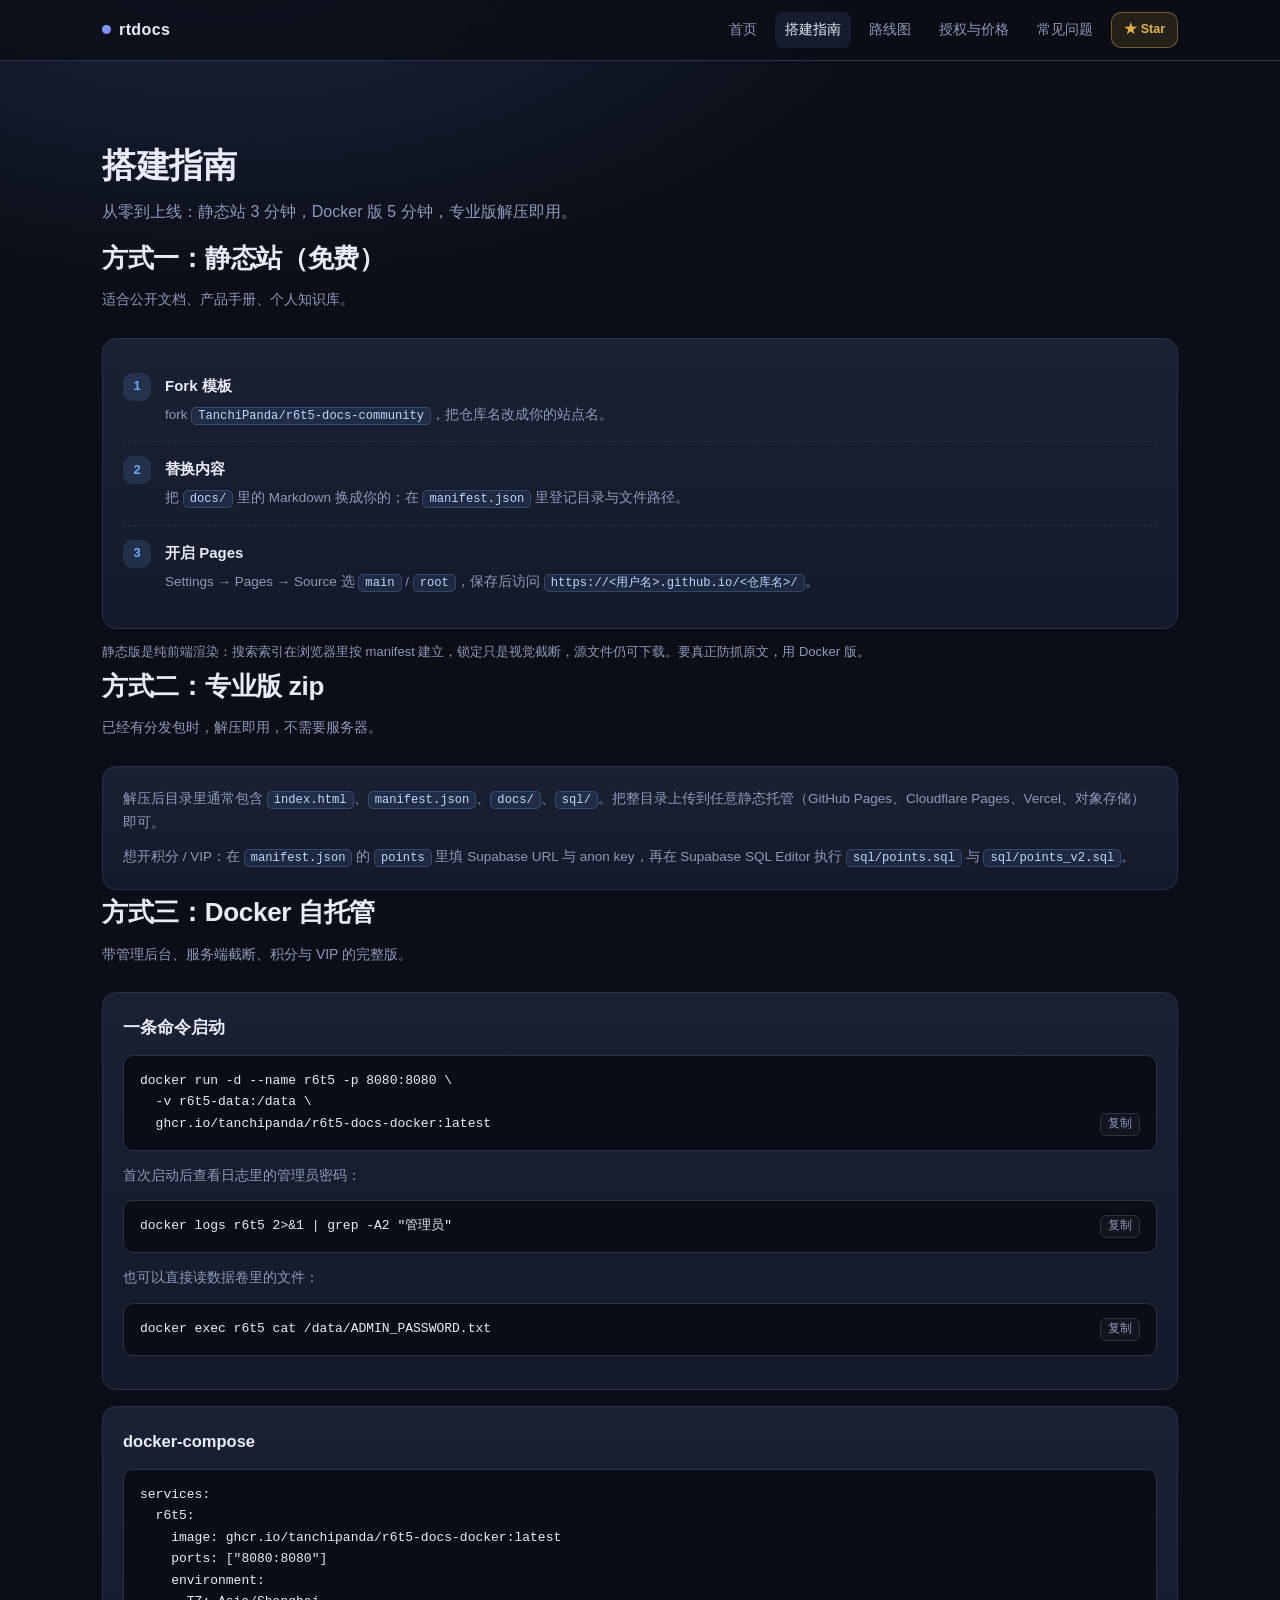
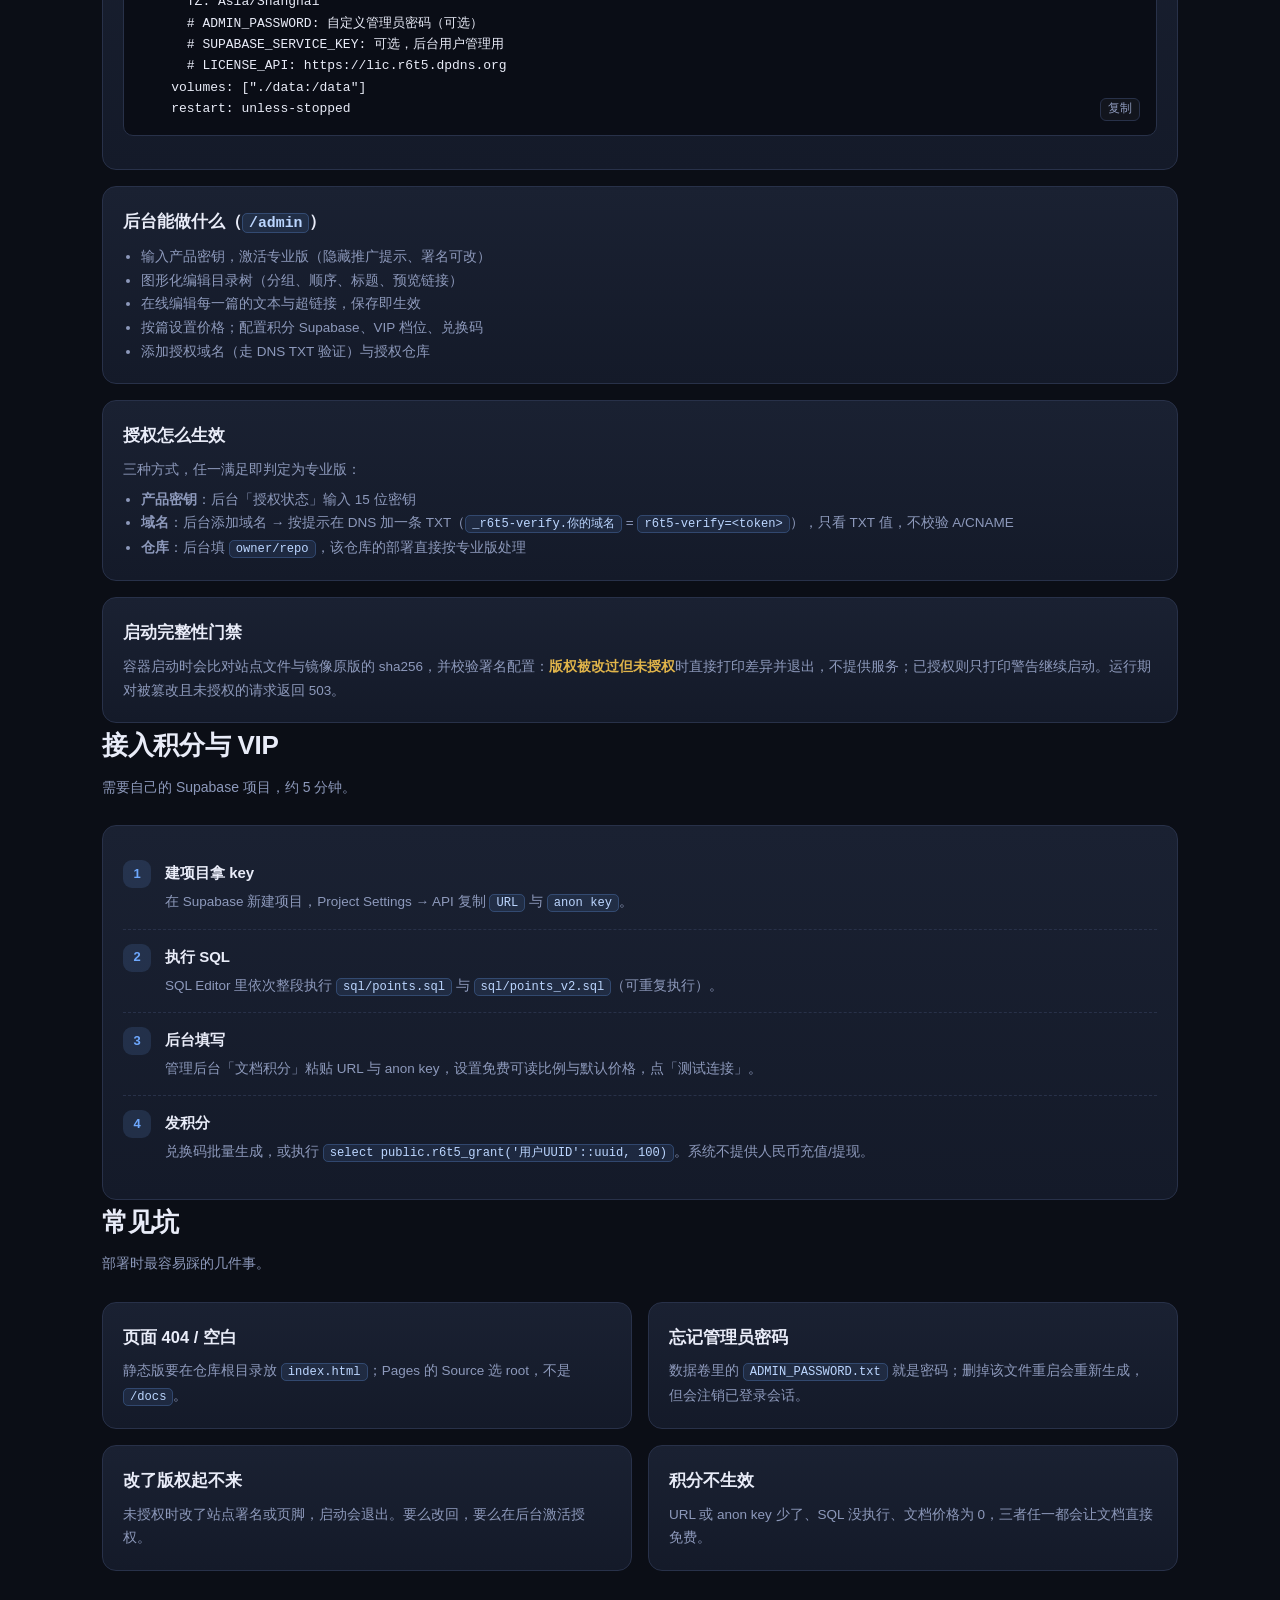
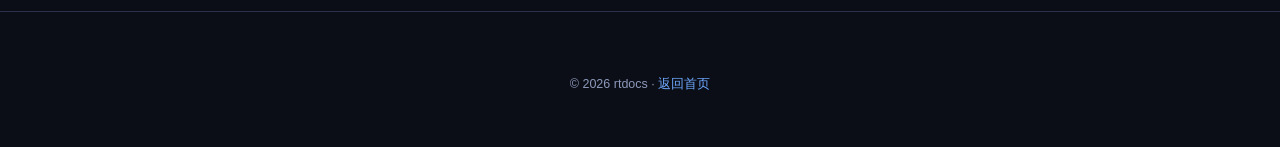
==== guide.html @ aa40203c "feat: 项目官网首版 - 首页：定位、实时数字、三形态、特性、Star 墙、三分钟上手 - 内容页：搭建指南、路线图、授权与价格、常见问题 - data/repos.json + stats wo" ====
<!DOCTYPE html>
<html lang="zh-CN">
<head>
<meta charset="UTF-8">
<meta name="viewport" content="width=device-width, initial-scale=1.0">
<title>搭建指南 · rtdocs</title>
<meta name="description" content="rtdocs 三种部署方式：GitHub Pages 静态站、专业版 zip 分发包、Docker 自托管，含授权、Supabase 积分与常见坑。">
<link rel="stylesheet" href="assets/style.css">
</head>
<body>
<nav class="nav"><div class="nav-inner">
  <a class="brand" href="index.html"><span class="dot"></span>rtdocs</a>
  <a class="navlink" href="index.html">首页</a>
  <a class="navlink" href="guide.html">搭建指南</a>
  <a class="navlink" href="roadmap.html">路线图</a>
  <a class="navlink" href="pricing.html">授权与价格</a>
  <a class="navlink" href="faq.html">常见问题</a>
  <a class="btn sm gold" href="https://github.com/TanchiPanda/r6t5-docs-community" target="_blank" rel="noopener">★ Star</a>
</div></nav>

<header class="wrap hero" style="padding:64px 22px 10px;text-align:left">
  <h1 style="font-size:34px">搭建指南</h1>
  <p class="lede" style="margin:0">从零到上线：静态站 3 分钟，Docker 版 5 分钟，专业版解压即用。</p>
</header>

<section class="wrap">
  <div class="sec-head"><h2>方式一：静态站（免费）</h2><p>适合公开文档、产品手册、个人知识库。</p></div>
  <div class="card steps">
    <div class="step"><div class="n">1</div><div><h4>Fork 模板</h4><p>fork <code>TanchiPanda/r6t5-docs-community</code>，把仓库名改成你的站点名。</p></div></div>
    <div class="step"><div class="n">2</div><div><h4>替换内容</h4><p>把 <code>docs/</code> 里的 Markdown 换成你的；在 <code>manifest.json</code> 里登记目录与文件路径。</p></div></div>
    <div class="step"><div class="n">3</div><div><h4>开启 Pages</h4><p>Settings → Pages → Source 选 <code>main</code> / <code>root</code>，保存后访问 <code>https://&lt;用户名&gt;.github.io/&lt;仓库名&gt;/</code>。</p></div></div>
  </div>
  <div class="note" style="color:var(--muted);font-size:13px;margin-top:12px">静态版是纯前端渲染：搜索索引在浏览器里按 manifest 建立，锁定只是视觉截断，源文件仍可下载。要真正防抓原文，用 Docker 版。</div>
</section>

<section class="wrap" id="zip">
  <div class="sec-head"><h2>方式二：专业版 zip</h2><p>已经有分发包时，解压即用，不需要服务器。</p></div>
  <div class="card">
    <p style="color:var(--muted);margin:0 0 10px;font-size:13.5px">解压后目录里通常包含 <code>index.html</code>、<code>manifest.json</code>、<code>docs/</code>、<code>sql/</code>。把整目录上传到任意静态托管（GitHub Pages、Cloudflare Pages、Vercel、对象存储）即可。</p>
    <p style="color:var(--muted);margin:0;font-size:13.5px">想开积分 / VIP：在 <code>manifest.json</code> 的 <code>points</code> 里填 Supabase URL 与 anon key，再在 Supabase SQL Editor 执行 <code>sql/points.sql</code> 与 <code>sql/points_v2.sql</code>。</p>
  </div>
</section>

<section class="wrap" id="docker">
  <div class="sec-head"><h2>方式三：Docker 自托管</h2><p>带管理后台、服务端截断、积分与 VIP 的完整版。</p></div>
  <div class="card">
    <h3>一条命令启动</h3>
<pre>docker run -d --name r6t5 -p 8080:8080 \
  -v r6t5-data:/data \
  ghcr.io/tanchipanda/r6t5-docs-docker:latest<span class="cp" data-copy="docker run -d --name r6t5 -p 8080:8080 -v r6t5-data:/data ghcr.io/tanchipanda/r6t5-docs-docker:latest">复制</span></pre>
    <p style="color:var(--muted);font-size:13.5px;margin:12px 0 0">首次启动后查看日志里的管理员密码：</p>
<pre>docker logs r6t5 2>&1 | grep -A2 "管理员"<span class="cp" data-copy='docker logs r6t5 2>&1 | grep -A2 "管理员"'>复制</span></pre>
    <p style="color:var(--muted);font-size:13.5px;margin:12px 0 0">也可以直接读数据卷里的文件：</p>
<pre>docker exec r6t5 cat /data/ADMIN_PASSWORD.txt<span class="cp" data-copy="docker exec r6t5 cat /data/ADMIN_PASSWORD.txt">复制</span></pre>
  </div>

  <div class="card" style="margin-top:16px">
    <h3>docker-compose</h3>
<pre>services:
  r6t5:
    image: ghcr.io/tanchipanda/r6t5-docs-docker:latest
    ports: ["8080:8080"]
    environment:
      TZ: Asia/Shanghai
      # ADMIN_PASSWORD: 自定义管理员密码（可选）
      # SUPABASE_SERVICE_KEY: 可选，后台用户管理用
      # LICENSE_API: https://lic.r6t5.dpdns.org
    volumes: ["./data:/data"]
    restart: unless-stopped<span class="cp" data-copy="services:
  r6t5:
    image: ghcr.io/tanchipanda/r6t5-docs-docker:latest
    ports: ['8080:8080']
    volumes: ['./data:/data']
    restart: unless-stopped">复制</span></pre>
  </div>

  <div class="card" style="margin-top:16px">
    <h3>后台能做什么（<code>/admin</code>）</h3>
    <ul style="color:var(--muted);font-size:13.5px;padding-left:18px;margin:8px 0 0">
      <li>输入产品密钥，激活专业版（隐藏推广提示、署名可改）</li>
      <li>图形化编辑目录树（分组、顺序、标题、预览链接）</li>
      <li>在线编辑每一篇的文本与超链接，保存即生效</li>
      <li>按篇设置价格；配置积分 Supabase、VIP 档位、兑换码</li>
      <li>添加授权域名（走 DNS TXT 验证）与授权仓库</li>
    </ul>
  </div>

  <div class="card" style="margin-top:16px">
    <h3>授权怎么生效</h3>
    <p style="color:var(--muted);font-size:13.5px;margin:8px 0 0">三种方式，任一满足即判定为专业版：</p>
    <ul style="color:var(--muted);font-size:13.5px;padding-left:18px;margin:6px 0 0">
      <li><b>产品密钥</b>：后台「授权状态」输入 15 位密钥</li>
      <li><b>域名</b>：后台添加域名 → 按提示在 DNS 加一条 TXT（<code>_r6t5-verify.你的域名</code> = <code>r6t5-verify=&lt;token&gt;</code>），只看 TXT 值，不校验 A/CNAME</li>
      <li><b>仓库</b>：后台填 <code>owner/repo</code>，该仓库的部署直接按专业版处理</li>
    </ul>
  </div>

  <div class="card" style="margin-top:16px">
    <h3>启动完整性门禁</h3>
    <p style="color:var(--muted);font-size:13.5px;margin:8px 0 0">容器启动时会比对站点文件与镜像原版的 sha256，并校验署名配置：<b style="color:var(--gold)">版权被改过但未授权</b>时直接打印差异并退出，不提供服务；已授权则只打印警告继续启动。运行期对被篡改且未授权的请求返回 503。</p>
  </div>
</section>

<section class="wrap" id="points">
  <div class="sec-head"><h2>接入积分与 VIP</h2><p>需要自己的 Supabase 项目，约 5 分钟。</p></div>
  <div class="card steps">
    <div class="step"><div class="n">1</div><div><h4>建项目拿 key</h4><p>在 Supabase 新建项目，Project Settings → API 复制 <code>URL</code> 与 <code>anon key</code>。</p></div></div>
    <div class="step"><div class="n">2</div><div><h4>执行 SQL</h4><p>SQL Editor 里依次整段执行 <code>sql/points.sql</code> 与 <code>sql/points_v2.sql</code>（可重复执行）。</p></div></div>
    <div class="step"><div class="n">3</div><div><h4>后台填写</h4><p>管理后台「文档积分」粘贴 URL 与 anon key，设置免费可读比例与默认价格，点「测试连接」。</p></div></div>
    <div class="step"><div class="n">4</div><div><h4>发积分</h4><p>兑换码批量生成，或执行 <code>select public.r6t5_grant('用户UUID'::uuid, 100)</code>。系统不提供人民币充值/提现。</p></div></div>
  </div>
</section>

<section class="wrap">
  <div class="sec-head"><h2>常见坑</h2><p>部署时最容易踩的几件事。</p></div>
  <div class="grid g2">
    <div class="card"><h3>页面 404 / 空白</h3><p>静态版要在仓库根目录放 <code>index.html</code>；Pages 的 Source 选 root，不是 <code>/docs</code>。</p></div>
    <div class="card"><h3>忘记管理员密码</h3><p>数据卷里的 <code>ADMIN_PASSWORD.txt</code> 就是密码；删掉该文件重启会重新生成，但会注销已登录会话。</p></div>
    <div class="card"><h3>改了版权起不来</h3><p>未授权时改了站点署名或页脚，启动会退出。要么改回，要么在后台激活授权。</p></div>
    <div class="card"><h3>积分不生效</h3><p>URL 或 anon key 少了、SQL 没执行、文档价格为 0，三者任一都会让文档直接免费。</p></div>
  </div>
</section>

<footer><div class="wrap"><div class="copy">© 2026 rtdocs · <a href="index.html">返回首页</a></div></div></footer>
<script src="assets/site.js"></script>
</body>
</html>
---- assets/style.css ----
:root{
  --bg:#0b0e16; --bg-soft:#10141f; --panel:#141a29; --panel-2:#1a2132;
  --line:#283149; --text:#e9ecf8; --muted:#8d99bb; --accent:#6ea8fe; --accent-2:#8b7cf6;
  --gold:#e0b44a; --green:#4ade80; --radius:14px;
}
*{box-sizing:border-box}
html{scroll-behavior:smooth}
body{
  margin:0;background:radial-gradient(1200px 620px at 18% -8%,#1c2743 0%,var(--bg) 58%) fixed,var(--bg);
  color:var(--text);font-family:-apple-system,BlinkMacSystemFont,"PingFang SC","Microsoft YaHei",sans-serif;
  line-height:1.75;-webkit-font-smoothing:antialiased;
}
a{color:var(--accent);text-decoration:none}
a:hover{text-decoration:underline}
code{background:rgba(110,168,254,.1);border:1px solid rgba(110,168,254,.24);border-radius:5px;padding:1px 6px;font-size:.9em;color:#bcd6ff}
.wrap{max-width:1120px;margin:0 auto;padding:0 22px}
/* nav */
.nav{position:sticky;top:0;z-index:50;backdrop-filter:blur(14px);background:rgba(11,14,22,.82);border-bottom:1px solid var(--line)}
.nav-inner{max-width:1120px;margin:0 auto;padding:12px 22px;display:flex;align-items:center;gap:8px}
.brand{font-weight:700;letter-spacing:.4px;color:var(--text);display:flex;align-items:center;gap:8px;margin-right:auto}
.brand .dot{width:9px;height:9px;border-radius:50%;background:linear-gradient(135deg,var(--accent),var(--accent-2))}
.nav a.navlink{color:var(--muted);font-size:13.5px;padding:6px 10px;border-radius:8px}
.nav a.navlink:hover,.nav a.navlink.active{color:var(--text);background:rgba(110,168,254,.1);text-decoration:none}
.nav .ghbtn{margin-left:8px}
/* buttons */
.btn{display:inline-flex;align-items:center;gap:8px;padding:10px 18px;border-radius:10px;font-size:14px;font-weight:600;border:1px solid var(--line);color:var(--text);background:var(--panel-2);text-decoration:none;cursor:pointer}
.btn:hover{text-decoration:none;border-color:#3a466a}
.btn.primary{background:linear-gradient(135deg,#4f8cff,#7b6cf6);border:none;color:#fff;box-shadow:0 8px 24px rgba(79,140,255,.26)}
.btn.gold{background:rgba(224,180,74,.12);border-color:rgba(224,180,74,.4);color:var(--gold)}
.btn.sm{padding:6px 12px;font-size:12.5px}
/* hero */
.hero{padding:84px 0 26px;text-align:center}
.pill{display:inline-flex;align-items:center;gap:8px;font-size:12.5px;color:var(--muted);border:1px solid var(--line);border-radius:999px;padding:5px 12px;background:rgba(255,255,255,.02)}
.pill .live{width:6px;height:6px;border-radius:50%;background:var(--green)}
h1{font-size:46px;line-height:1.2;margin:20px 0 12px;letter-spacing:-.5px}
h1 .grad{background:linear-gradient(120deg,#8db6ff,#a58bff 60%,#ffd27a);-webkit-background-clip:text;background-clip:text;color:transparent}
.lede{color:var(--muted);font-size:16px;max-width:720px;margin:0 auto}
.cta{display:flex;gap:12px;justify-content:center;margin:26px 0 8px;flex-wrap:wrap}
/* stats */
.stats{display:grid;grid-template-columns:repeat(4,1fr);gap:14px;margin:38px 0 8px}
.stat{background:linear-gradient(180deg,var(--panel-2),var(--panel));border:1px solid var(--line);border-radius:var(--radius);padding:16px;text-align:center}
.stat b{display:block;font-size:26px;font-weight:700;letter-spacing:-.5px}
.stat span{font-size:12.5px;color:var(--muted)}
/* sections */
section{padding:54px 0}
.sec-head{margin-bottom:26px}
.sec-head h2{font-size:26px;margin:0 0 6px;letter-spacing:-.3px}
.sec-head p{color:var(--muted);margin:0;font-size:14px}
.grid{display:grid;gap:16px}
.g2{grid-template-columns:repeat(2,1fr)}
.g3{grid-template-columns:repeat(3,1fr)}
.g4{grid-template-columns:repeat(4,1fr)}
.card{background:linear-gradient(180deg,var(--panel-2),var(--panel));border:1px solid var(--line);border-radius:var(--radius);padding:20px}
.card h3{margin:0 0 8px;font-size:16.5px}
.card p{color:var(--muted);font-size:13.5px;margin:0}
.badge{display:inline-block;font-size:11.5px;padding:2px 8px;border-radius:999px;border:1px solid var(--line);color:var(--muted)}
.badge.pro{color:var(--gold);border-color:rgba(224,180,74,.45);background:rgba(224,180,74,.1)}
.badge.free{color:var(--green);border-color:rgba(74,222,128,.35);background:rgba(74,222,128,.08)}
/* editions */
.edition{display:flex;flex-direction:column;gap:10px}
.edition .top{display:flex;justify-content:space-between;align-items:center;gap:8px}
.edition ul{margin:4px 0 0;padding-left:18px;color:var(--muted);font-size:13.5px}
.edition li{margin:4px 0}
/* star wall */
.starwrap{display:flex;align-items:center;gap:26px;flex-wrap:wrap;justify-content:space-between}
.avatars{display:flex;flex-wrap:wrap;gap:9px;max-width:660px}
.av{width:40px;height:40px;border-radius:50%;border:1px solid var(--line);background:linear-gradient(135deg,#33406b,#46527d);display:flex;align-items:center;justify-content:center;font-size:13px;color:#b9c4e2;overflow:hidden;position:relative}
.av img{width:100%;height:100%;object-fit:cover;display:block}
.av.more{font-size:12.5px;color:var(--muted)}
.av:hover{transform:translateY(-2px);box-shadow:0 6px 18px rgba(0,0,0,.35)}
/* steps */
.steps{counter-reset:s}
.step{display:flex;gap:14px;align-items:flex-start;padding:14px 0;border-bottom:1px dashed var(--line)}
.step:last-child{border-bottom:none}
.step .n{flex:0 0 28px;height:28px;border-radius:9px;background:rgba(110,168,254,.14);color:var(--accent);font-weight:700;font-size:13px;display:flex;align-items:center;justify-content:center}
.step h4{margin:0 0 4px;font-size:15px}
.step p{margin:0;color:var(--muted);font-size:13.5px}
pre{background:#0a0d16;border:1px solid var(--line);border-radius:10px;padding:14px 16px;overflow:auto;font-size:13px;line-height:1.65}
pre .cp{float:right;font-size:11.5px;color:var(--muted);border:1px solid var(--line);border-radius:6px;padding:1px 7px;cursor:pointer;background:rgba(255,255,255,.03)}
/* timeline */
.tl{position:relative;padding-left:24px}
.tl::before{content:"";position:absolute;left:8px;top:6px;bottom:6px;width:2px;background:var(--line)}
.tli{position:relative;padding-bottom:22px}
.tli::before{content:"";position:absolute;left:-22px;top:6px;width:11px;height:11px;border-radius:50%;background:var(--accent);box-shadow:0 0 0 3px rgba(110,168,254,.15)}
.tli.done::before{background:var(--green);box-shadow:0 0 0 3px rgba(74,222,128,.16)}
.tli.plan::before{background:var(--muted);box-shadow:0 0 0 3px rgba(141,153,187,.14)}
.tli h4{margin:0 0 4px;font-size:15px}
.tli p{margin:0;color:var(--muted);font-size:13.5px}
/* table */
table{width:100%;border-collapse:collapse;font-size:13.5px}
th,td{border:1px solid var(--line);padding:11px 14px;text-align:left}
th{background:rgba(255,255,255,.03);color:var(--muted);font-weight:600}
td.y{color:var(--green)}
td.n{color:#6b7694}
/* faq */
details{background:var(--panel);border:1px solid var(--line);border-radius:12px;padding:14px 18px;margin-bottom:10px}
details[open]{border-color:#3a466a}
summary{cursor:pointer;font-weight:600;font-size:14.5px}
details p{color:var(--muted);font-size:13.5px;margin:10px 0 0}
footer{border-top:1px solid var(--line);margin-top:40px;padding:34px 0 60px;color:var(--muted);font-size:13px}
.foot-grid{display:grid;grid-template-columns:1.4fr 1fr 1fr 1fr;gap:22px}
.foot-grid h5{color:var(--text);font-size:13.5px;margin:0 0 8px}
.foot-grid a{display:block;color:var(--muted);font-size:13px;padding:3px 0}
.copy{text-align:center;margin-top:28px;font-size:12.5px}
@media (max-width:920px){
  h1{font-size:32px}
  .stats{grid-template-columns:repeat(2,1fr)}
  .g2,.g3,.g4{grid-template-columns:1fr}
  .foot-grid{grid-template-columns:1fr 1fr}
  .nav a.navlink:nth-child(n+3){display:none}
}
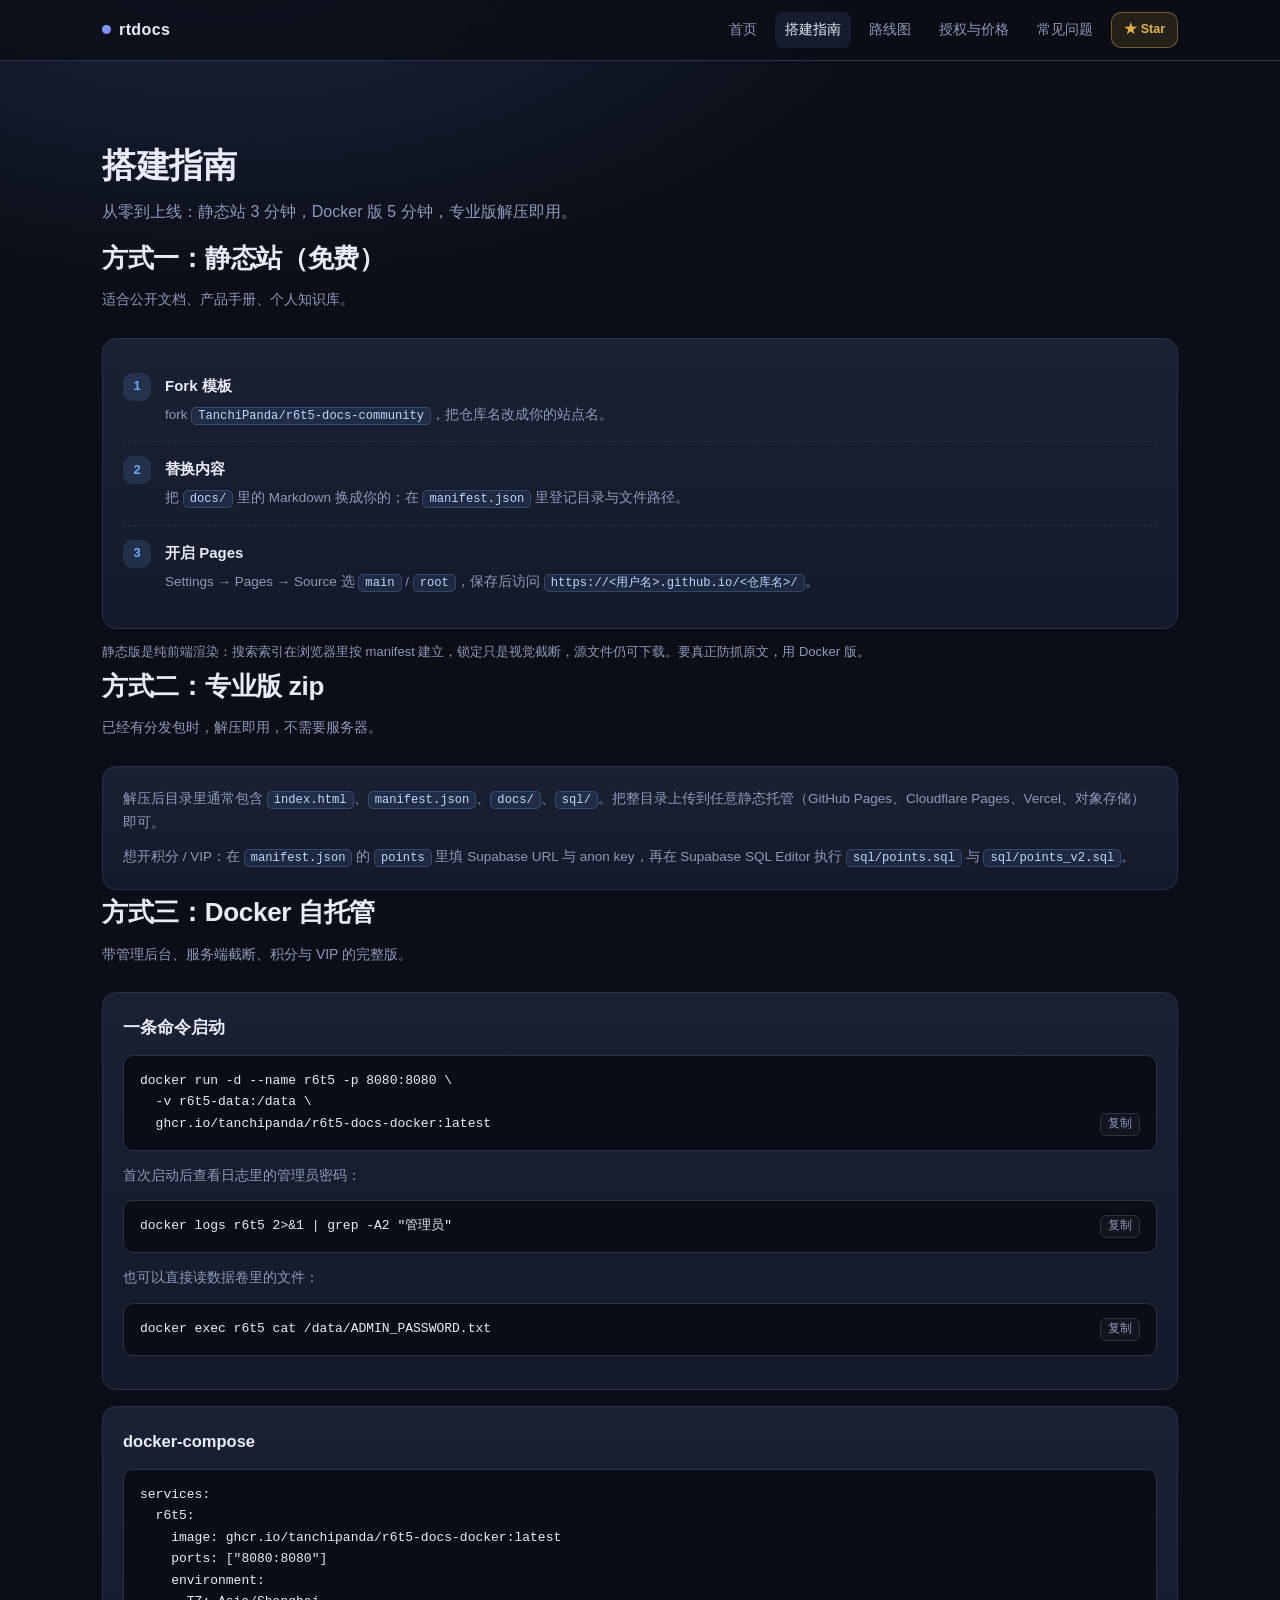
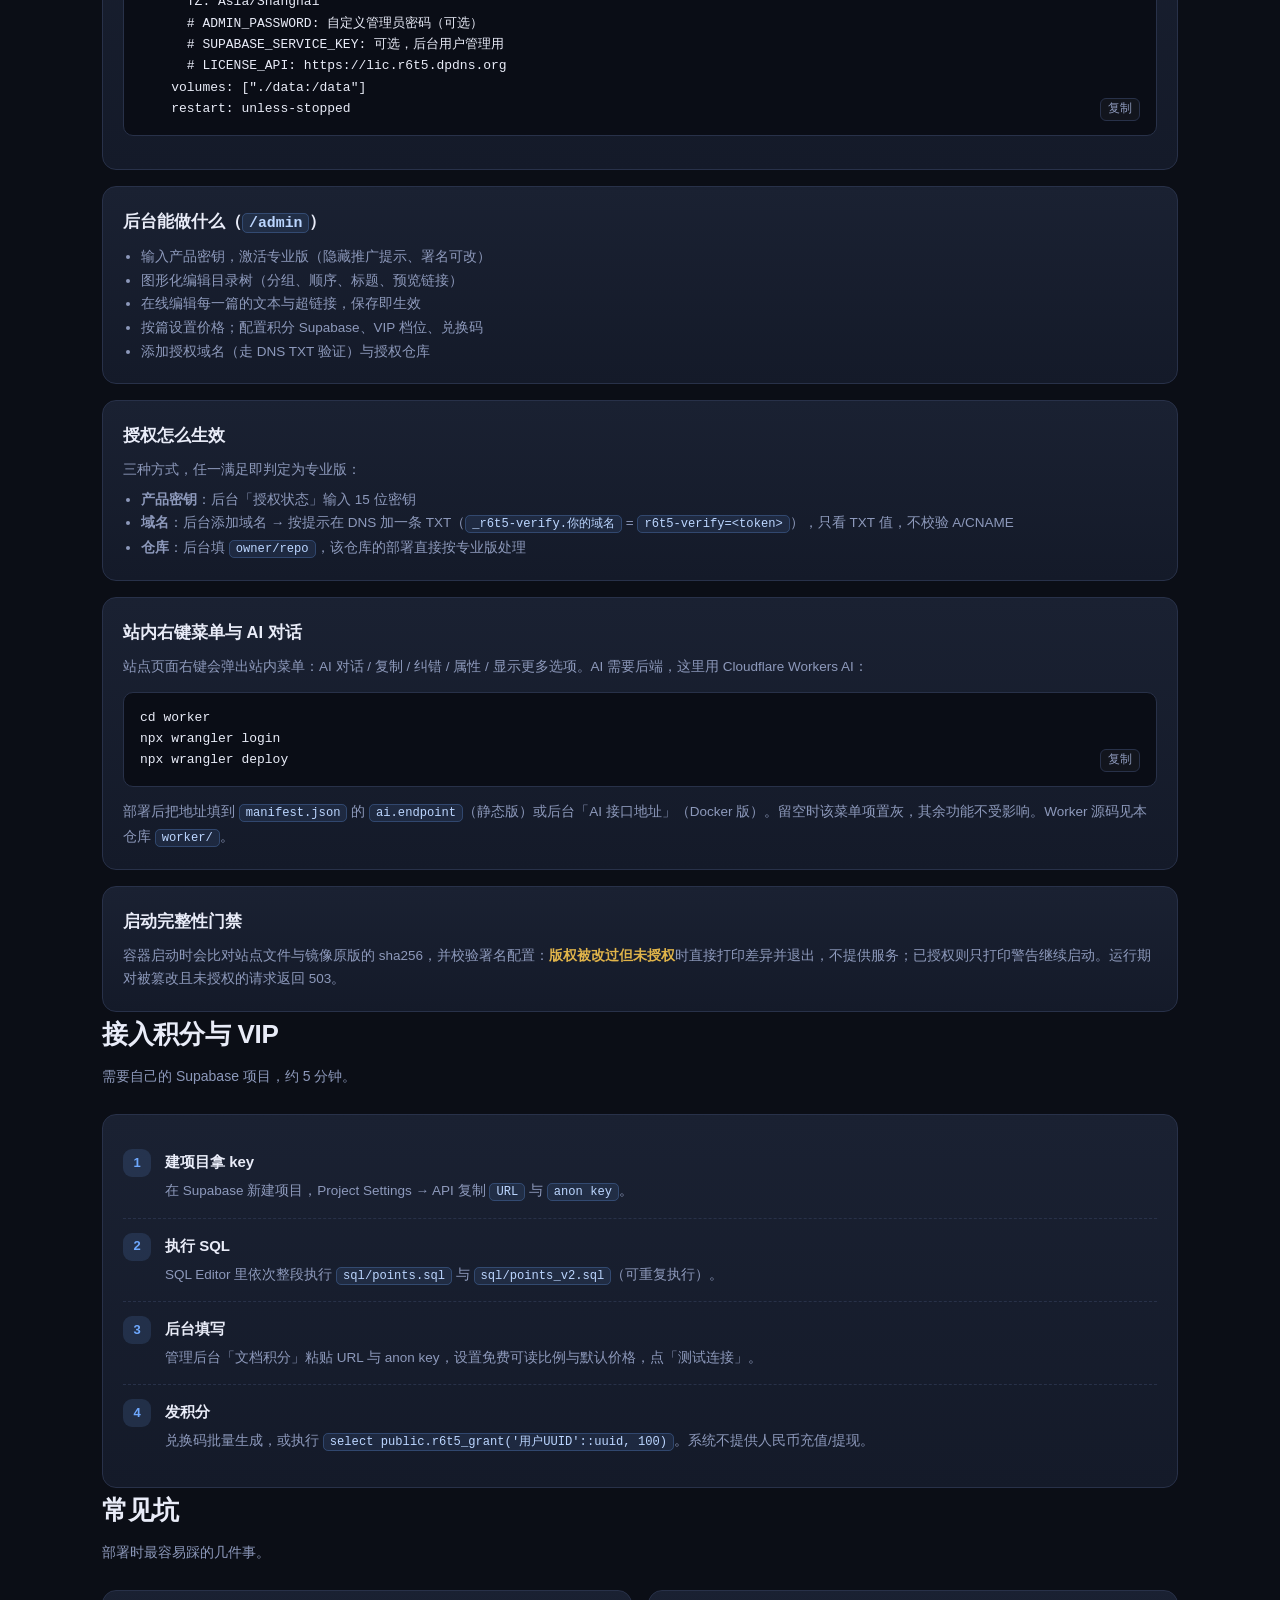
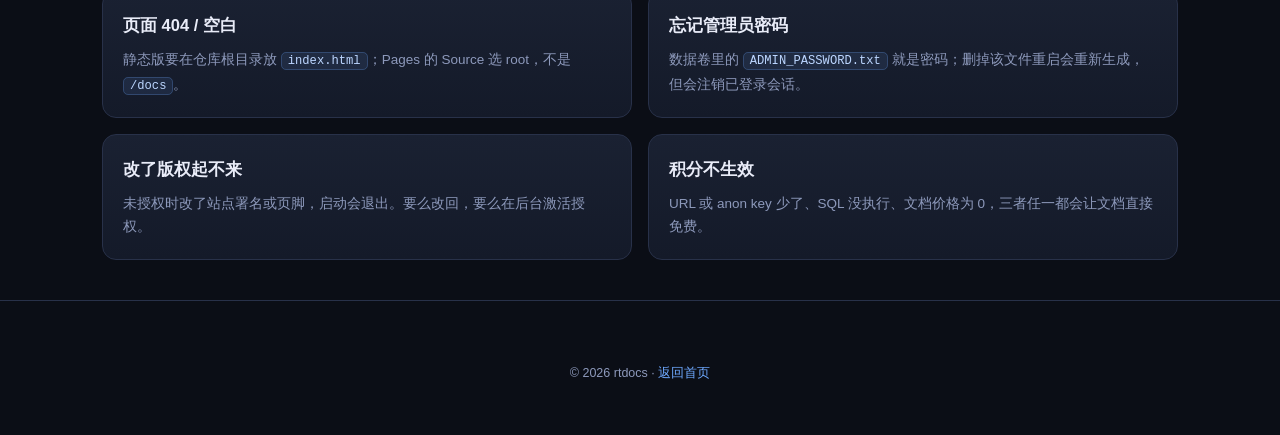
==== commit b598010f: "feat: 新增 Workers AI 代理与右键菜单说明 - worker/ai-proxy.js + wrangler.toml：@cf/meta/llama-3.1-8b-instruct - " ====
--- a/guide.html
+++ b/guide.html
@@ -95,6 +95,16 @@
     </ul>
   </div>
 
+      <div class="card" style="margin-top:16px">
+        <h3>站内右键菜单与 AI 对话</h3>
+        <p style="color:var(--muted);font-size:13.5px;margin:8px 0 0">站点页面右键会弹出站内菜单：AI 对话 / 复制 / 纠错 / 属性 / 显示更多选项。AI 需要后端，这里用 Cloudflare Workers AI：</p>
+        <pre>cd worker
+npx wrangler login
+npx wrangler deploy<span class="cp" data-copy="cd worker
+npx wrangler login
+npx wrangler deploy">复制</span></pre>
+        <p style="color:var(--muted);font-size:13.5px;margin:8px 0 0">部署后把地址填到 <code>manifest.json</code> 的 <code>ai.endpoint</code>（静态版）或后台「AI 接口地址」（Docker 版）。留空时该菜单项置灰，其余功能不受影响。Worker 源码见本仓库 <code>worker/</code>。</p>
+      </div>
   <div class="card" style="margin-top:16px">
     <h3>启动完整性门禁</h3>
     <p style="color:var(--muted);font-size:13.5px;margin:8px 0 0">容器启动时会比对站点文件与镜像原版的 sha256，并校验署名配置：<b style="color:var(--gold)">版权被改过但未授权</b>时直接打印差异并退出，不提供服务；已授权则只打印警告继续启动。运行期对被篡改且未授权的请求返回 503。</p>
--- a/assets/style.css
+++ b/assets/style.css
@@ -97,6 +97,14 @@
 details[open]{border-color:#3a466a}
 summary{cursor:pointer;font-weight:600;font-size:14.5px}
 details p{color:var(--muted);font-size:13.5px;margin:10px 0 0}
+/* poll */
+.poll-row{margin:10px 0}
+.poll-head{display:flex;justify-content:space-between;font-size:13.5px;margin-bottom:5px}
+.poll-head b{font-weight:600}
+.poll-head span{color:var(--muted);font-variant-numeric:tabular-nums}
+.poll-bar{height:8px;border-radius:6px;background:rgba(255,255,255,.06);overflow:hidden}
+.poll-fill{height:100%;border-radius:6px;background:linear-gradient(90deg,#4f8cff,#7b6cf6);transition:width .6s ease}
+.poll-empty{color:var(--muted);font-size:13.5px}
 footer{border-top:1px solid var(--line);margin-top:40px;padding:34px 0 60px;color:var(--muted);font-size:13px}
 .foot-grid{display:grid;grid-template-columns:1.4fr 1fr 1fr 1fr;gap:22px}
 .foot-grid h5{color:var(--text);font-size:13.5px;margin:0 0 8px}
